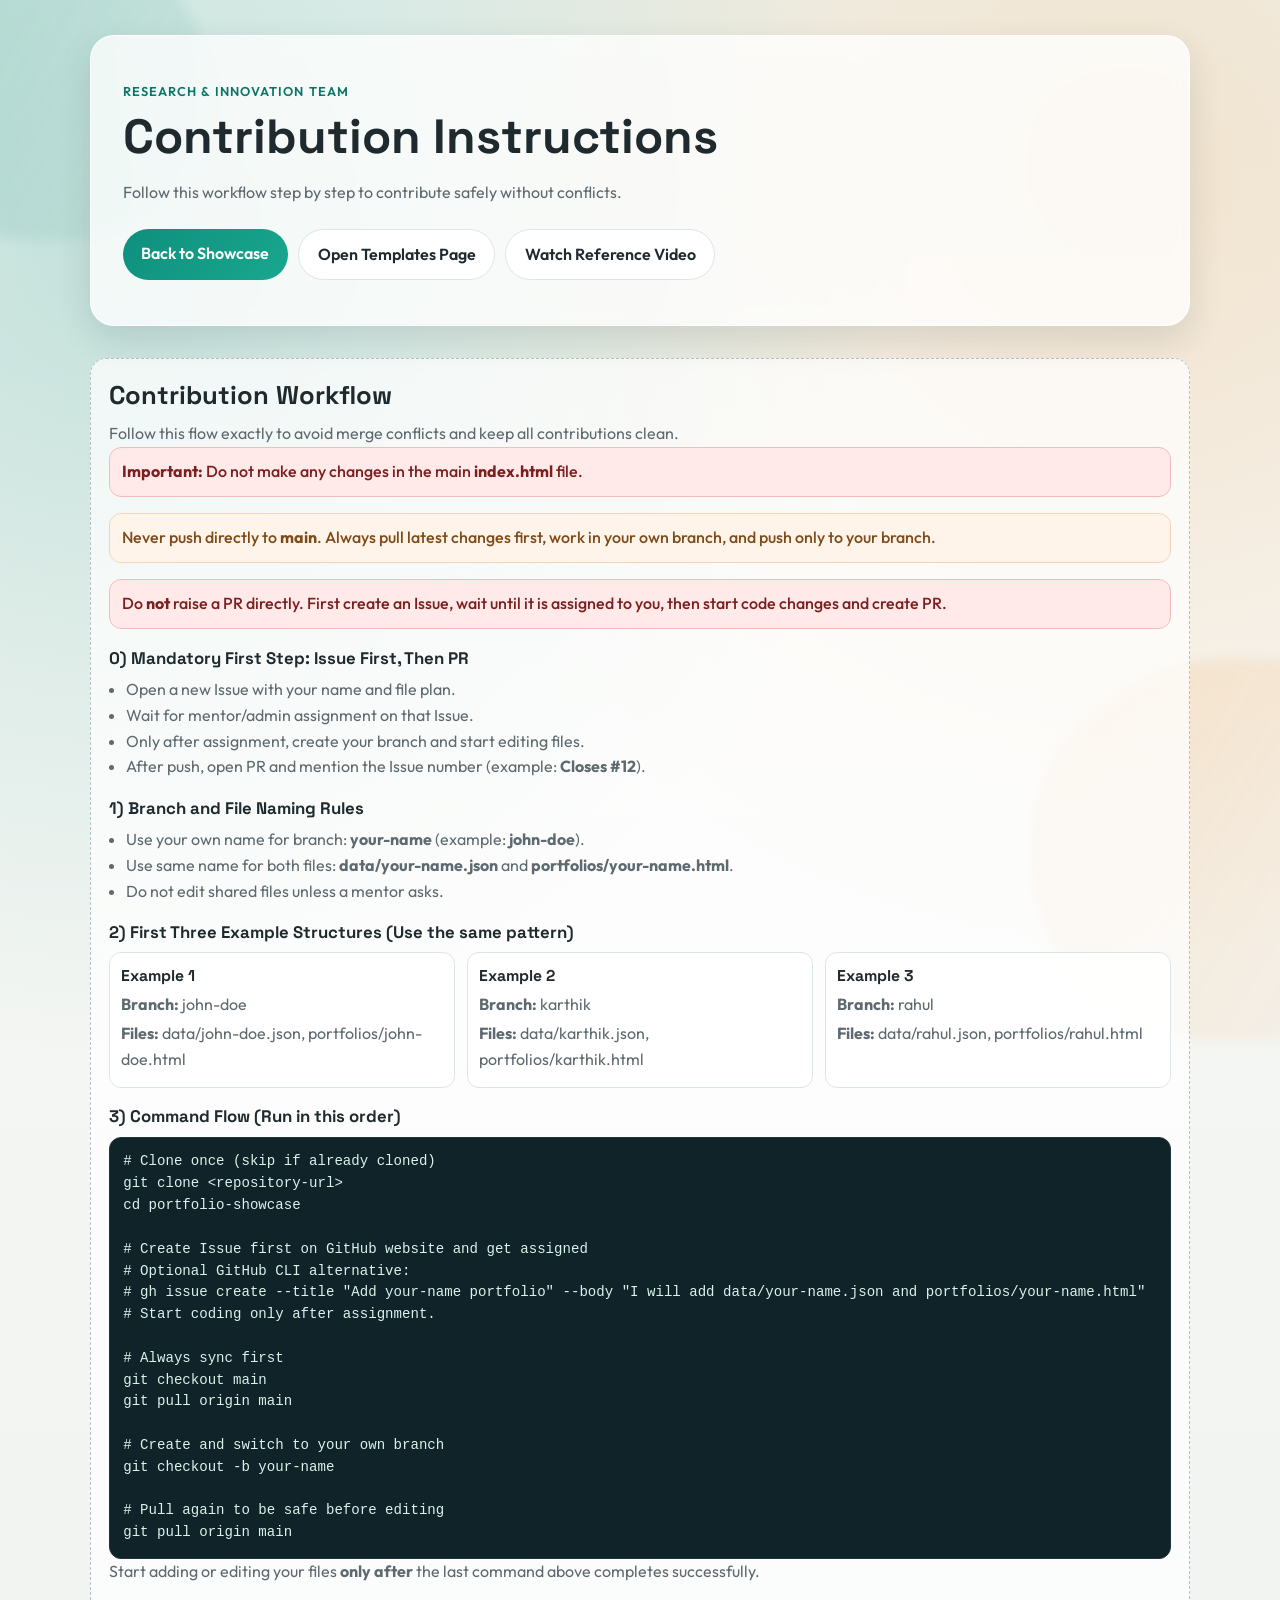
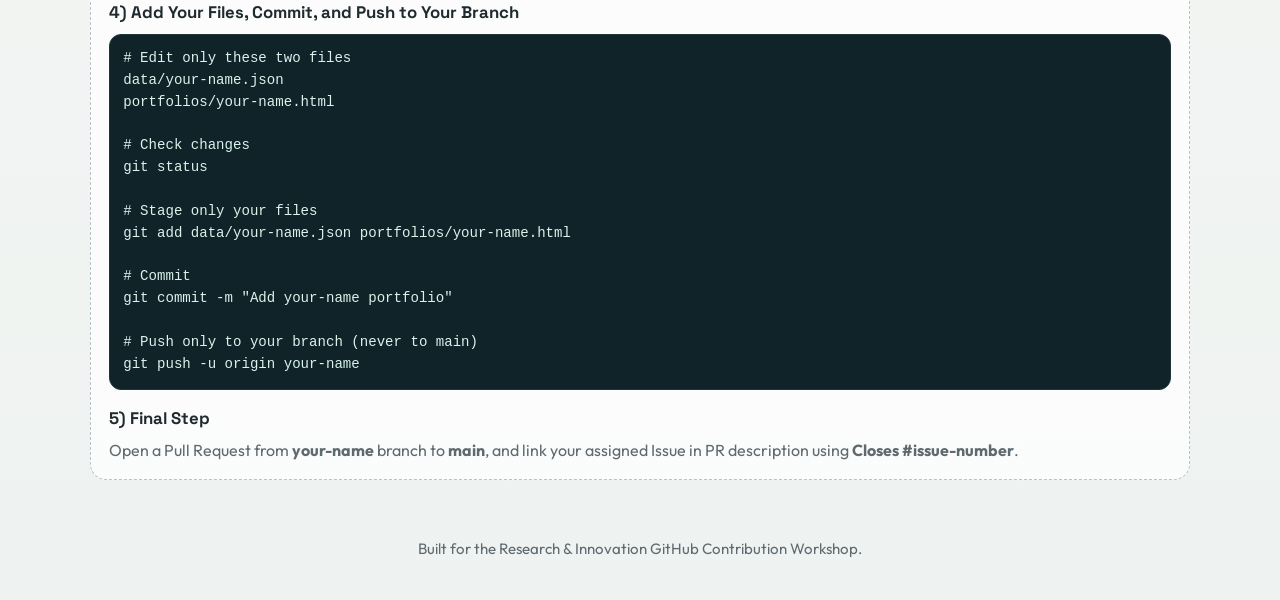
==== instructions.html @ 0b5743a0 "added templates page" ====
<!DOCTYPE html>
<html lang="en">
<head>
  <meta charset="UTF-8" />
  <meta name="viewport" content="width=device-width, initial-scale=1.0" />
  <title>Contribution Instructions | Portfolio Showcase</title>
  <meta
    name="description"
    content="Step-by-step contribution instructions for the Research and Innovation portfolio showcase repository."
  />
  <link rel="preconnect" href="https://fonts.googleapis.com" />
  <link rel="preconnect" href="https://fonts.gstatic.com" crossorigin />
  <link
    href="https://fonts.googleapis.com/css2?family=Outfit:wght@300;400;500;600;700&family=Space+Grotesk:wght@500;600;700&display=swap"
    rel="stylesheet"
  />
  <link rel="stylesheet" href="style.css" />
</head>
<body>
  <div class="bg-orb orb-one" aria-hidden="true"></div>
  <div class="bg-orb orb-two" aria-hidden="true"></div>

  <header class="hero">
    <p class="hero-kicker">Research & Innovation Team</p>
    <h1>Contribution Instructions</h1>
    <p class="hero-text">
      Follow this workflow step by step to contribute safely without conflicts.
    </p>
    <div class="hero-actions">
      <a class="hero-cta" href="index.html">Back to Showcase</a>
      <a class="hero-cta hero-cta-secondary" href="templates.html">Open Templates Page</a>
      <a class="hero-cta hero-cta-secondary" href="https://www.youtube.com/watch?v=v2X51AVgl3o" target="_blank" rel="noopener">
        Watch Reference Video
      </a>
    </div>
  </header>

  <main>
    <section class="workflow" aria-labelledby="workflow-title">
      <h2 id="workflow-title">Contribution Workflow</h2>
      <p class="workflow-lead">
        Follow this flow exactly to avoid merge conflicts and keep all contributions clean.
      </p>

      <div class="workflow-alert workflow-alert-strong">
        <strong>Important:</strong> Do not make any changes in the main <strong>index.html</strong> file.
      </div>

      <div class="workflow-alert">
        Never push directly to <strong>main</strong>. Always pull latest changes first, work in your
        own branch, and push only to your branch.
      </div>

      <div class="workflow-alert workflow-alert-strong">
        Do <strong>not</strong> raise a PR directly. First create an Issue, wait until it is
        assigned to you, then start code changes and create PR.
      </div>

      <h3>0) Mandatory First Step: Issue First, Then PR</h3>
      <ul class="workflow-list">
        <li>Open a new Issue with your name and file plan.</li>
        <li>Wait for mentor/admin assignment on that Issue.</li>
        <li>Only after assignment, create your branch and start editing files.</li>
        <li>After push, open PR and mention the Issue number (example: <strong>Closes #12</strong>).</li>
      </ul>

      <h3>1) Branch and File Naming Rules</h3>
      <ul class="workflow-list">
        <li>Use your own name for branch: <strong>your-name</strong> (example: <strong>john-doe</strong>).</li>
        <li>Use same name for both files: <strong>data/your-name.json</strong> and <strong>portfolios/your-name.html</strong>.</li>
        <li>Do not edit shared files unless a mentor asks.</li>
      </ul>

      <h3>2) First Three Example Structures (Use the same pattern)</h3>
      <div class="workflow-grid">
        <div class="workflow-card">
          <h4>Example 1</h4>
          <p><strong>Branch:</strong> john-doe</p>
          <p><strong>Files:</strong> data/john-doe.json, portfolios/john-doe.html</p>
        </div>
        <div class="workflow-card">
          <h4>Example 2</h4>
          <p><strong>Branch:</strong> karthik</p>
          <p><strong>Files:</strong> data/karthik.json, portfolios/karthik.html</p>
        </div>
        <div class="workflow-card">
          <h4>Example 3</h4>
          <p><strong>Branch:</strong> rahul</p>
          <p><strong>Files:</strong> data/rahul.json, portfolios/rahul.html</p>
        </div>
      </div>

      <h3>3) Command Flow (Run in this order)</h3>
      <pre class="workflow-code"><code># Clone once (skip if already cloned)
git clone &lt;repository-url&gt;
cd portfolio-showcase

# Create Issue first on GitHub website and get assigned
# Optional GitHub CLI alternative:
# gh issue create --title "Add your-name portfolio" --body "I will add data/your-name.json and portfolios/your-name.html"
# Start coding only after assignment.

# Always sync first
git checkout main
git pull origin main

# Create and switch to your own branch
git checkout -b your-name

# Pull again to be safe before editing
git pull origin main
</code></pre>

      <p class="workflow-note">
        Start adding or editing your files <strong>only after</strong> the last command above completes
        successfully.
      </p>

      <h3>4) Add Your Files, Commit, and Push to Your Branch</h3>
      <pre class="workflow-code"><code># Edit only these two files
data/your-name.json
portfolios/your-name.html

# Check changes
git status

# Stage only your files
git add data/your-name.json portfolios/your-name.html

# Commit
git commit -m "Add your-name portfolio"

# Push only to your branch (never to main)
git push -u origin your-name
</code></pre>

      <h3>5) Final Step</h3>
      <p class="workflow-note">
        Open a Pull Request from <strong>your-name</strong> branch to <strong>main</strong>, and
        link your assigned Issue in PR description using <strong>Closes #issue-number</strong>.
      </p>
    </section>
  </main>

  <footer class="site-footer">
    <p>Built for the Research & Innovation GitHub Contribution Workshop.</p>
  </footer>
</body>
</html>
---- style.css ----
:root {
  --bg: #f6f7f4;
  --surface: #ffffff;
  --text: #1f2a2e;
  --muted: #5e6a6f;
  --accent: #0e8f7d;
  --accent-strong: #0c7567;
  --border: #dde4e7;
  --shadow: 0 14px 34px rgba(20, 44, 52, 0.12);
}

* {
  box-sizing: border-box;
}

html,
body {
  margin: 0;
  padding: 0;
}

body {
  font-family: "Outfit", "Segoe UI", sans-serif;
  color: var(--text);
  min-height: 100vh;
  background:
    radial-gradient(circle at 8% 12%, rgba(14, 143, 125, 0.2) 0, transparent 35%),
    radial-gradient(circle at 88% 8%, rgba(242, 162, 77, 0.22) 0, transparent 34%),
    linear-gradient(180deg, #f0f5f2 0%, var(--bg) 30%, #eef2f0 100%);
  padding: 2.2rem 1rem 1rem;
  line-height: 1.6;
  position: relative;
  overflow-x: hidden;
}

.bg-orb {
  position: fixed;
  z-index: -1;
  filter: blur(6px);
  opacity: 0.6;
}

.orb-one {
  width: 300px;
  height: 300px;
  border-radius: 45% 55% 55% 45%;
  background: linear-gradient(120deg, rgba(14, 143, 125, 0.3), rgba(14, 143, 125, 0.05));
  top: -60px;
  left: -90px;
  animation: float 10s ease-in-out infinite;
}

.orb-two {
  width: 380px;
  height: 380px;
  border-radius: 60% 40% 45% 55%;
  background: linear-gradient(120deg, rgba(242, 162, 77, 0.32), rgba(242, 162, 77, 0.08));
  bottom: -140px;
  right: -130px;
  animation: float 12s ease-in-out infinite reverse;
}

.floating-help-link {
  position: fixed;
  top: 0.9rem;
  right: 0.9rem;
  z-index: 20;
  text-decoration: none;
  color: #ffffff;
  background: linear-gradient(135deg, #17323a, #0e8f7d);
  border: 1px solid rgba(255, 255, 255, 0.5);
  border-radius: 999px;
  padding: 0.62rem 1rem;
  font-weight: 600;
  font-size: 0.92rem;
  white-space: nowrap;
  box-shadow: 0 10px 22px rgba(14, 47, 56, 0.28);
  transition: transform 0.2s ease, box-shadow 0.2s ease, filter 0.2s ease;
}

.floating-help-link:hover,
.floating-help-link:focus-visible {
  transform: translateY(-2px);
  filter: brightness(1.04);
  box-shadow: 0 13px 24px rgba(14, 47, 56, 0.34);
}

.hero,
.showcase,
.site-footer {
  width: min(1100px, 100%);
  margin: 0 auto;
}

.hero {
  background: rgba(255, 255, 255, 0.78);
  backdrop-filter: blur(8px);
  border: 1px solid rgba(255, 255, 255, 0.9);
  border-radius: 24px;
  box-shadow: var(--shadow);
  padding: 2.8rem 2rem;
  margin-bottom: 2rem;
}

.hero-kicker {
  margin: 0;
  color: var(--accent-strong);
  font-weight: 600;
  letter-spacing: 0.08em;
  text-transform: uppercase;
  font-size: 0.8rem;
}

.hero h1 {
  margin: 0.5rem 0 0;
  font-family: "Space Grotesk", "Segoe UI", sans-serif;
  font-size: clamp(2rem, 4vw, 3rem);
  line-height: 1.15;
}

.hero-text {
  margin: 0.95rem 0 1.5rem;
  max-width: 65ch;
  color: var(--muted);
}

.hero-cta {
  display: inline-block;
  text-decoration: none;
  color: #ffffff;
  background: linear-gradient(135deg, var(--accent), #19a78f);
  font-weight: 600;
  padding: 0.72rem 1.15rem;
  border-radius: 999px;
  transition: transform 0.2s ease, box-shadow 0.25s ease, filter 0.2s ease;
}

.hero-cta:hover,
.hero-cta:focus-visible {
  transform: translateY(-2px);
  box-shadow: 0 10px 18px rgba(14, 143, 125, 0.3);
  filter: brightness(1.04);
}

.hero-actions {
  display: flex;
  flex-wrap: wrap;
  gap: 0.65rem;
}

.hero-cta-secondary {
  background: #ffffff;
  color: var(--text);
  border: 1px solid var(--border);
}

.hero-cta-secondary:hover,
.hero-cta-secondary:focus-visible {
  box-shadow: 0 10px 18px rgba(20, 44, 52, 0.16);
  filter: none;
}

.showcase {
  margin-bottom: 1.8rem;
}

.workflow {
  width: min(1100px, 100%);
  margin: 0 auto 1.8rem;
  padding: 1rem 1.1rem;
  border-radius: 16px;
  border: 1px dashed #b4c3c9;
  background: rgba(255, 255, 255, 0.72);
}

.workflow-preview {
  width: min(1100px, 100%);
  margin: 0 auto 1.8rem;
  padding: 1.2rem;
  border-radius: 16px;
  border: 1px solid var(--border);
  background: rgba(255, 255, 255, 0.72);
}

.workflow-preview h2 {
  margin: 0 0 0.35rem;
  font-family: "Space Grotesk", "Segoe UI", sans-serif;
  font-size: clamp(1.25rem, 2.2vw, 1.6rem);
}

.workflow-preview p {
  margin: 0 0 0.85rem;
  color: var(--muted);
}

.workflow h2 {
  margin: 0 0 0.35rem;
  font-family: "Space Grotesk", "Segoe UI", sans-serif;
  font-size: clamp(1.25rem, 2.2vw, 1.6rem);
}

.workflow p {
  margin: 0;
  color: var(--muted);
}

.workflow-lead {
  margin: 0 0 0.7rem;
  color: var(--muted);
}

.workflow-video {
  margin: 0 0 0.7rem;
  color: var(--muted);
}

.workflow-video a {
  color: var(--accent-strong);
  font-weight: 600;
}

.workflow-video a:hover,
.workflow-video a:focus-visible {
  color: var(--accent);
}

.workflow-alert {
  margin: 0 0 1rem;
  padding: 0.7rem 0.8rem;
  border-radius: 12px;
  background: #fff4e9;
  border: 1px solid #f4d5b6;
  color: #7e4b1b;
  font-weight: 500;
}

.workflow-alert-strong {
  background: #ffe9e9;
  border-color: #f2bcbc;
  color: #7d1f1f;
}

.workflow h3 {
  margin: 0.95rem 0 0.35rem;
  font-family: "Space Grotesk", "Segoe UI", sans-serif;
  font-size: 1.05rem;
}

.workflow h4 {
  margin: 0 0 0.2rem;
  font-family: "Space Grotesk", "Segoe UI", sans-serif;
  font-size: 0.98rem;
}

.workflow-list {
  margin: 0;
  padding-left: 1.1rem;
  color: var(--muted);
}

.workflow-grid {
  display: grid;
  grid-template-columns: repeat(3, minmax(0, 1fr));
  gap: 0.7rem;
}

.workflow-card {
  border: 1px solid var(--border);
  border-radius: 12px;
  background: rgba(255, 255, 255, 0.86);
  padding: 0.7rem;
}

.workflow-card p {
  margin: 0.2rem 0;
  color: var(--muted);
  word-break: break-word;
}

.workflow-code {
  margin: 0.45rem 0 0;
  border-radius: 12px;
  border: 1px solid #20353a;
  background: #102329;
  color: #d8f3ea;
  overflow-x: auto;
}

.workflow-code code {
  display: block;
  font-family: "Consolas", "Courier New", monospace;
  font-size: 0.88rem;
  line-height: 1.55;
  padding: 0.85rem;
}

.workflow-note {
  margin: 0.55rem 0 0;
  color: #3f4c50;
}

.section-head {
  margin-bottom: 0.8rem;
}

.section-head h2 {
  margin: 0;
  font-family: "Space Grotesk", "Segoe UI", sans-serif;
  font-size: clamp(1.5rem, 2.5vw, 2rem);
}

.section-head p {
  margin: 0.35rem 0 0;
  color: var(--muted);
}

.status {
  margin: 0.2rem 0 1rem;
  color: var(--muted);
  min-height: 1.5rem;
}

.contributors-grid {
  display: grid;
  gap: 1rem;
  grid-template-columns: repeat(auto-fit, minmax(240px, 1fr));
  align-items: stretch;
}

.card {
  background: var(--surface);
  border: 1px solid var(--border);
  border-radius: 18px;
  padding: 1.1rem;
  box-shadow: 0 8px 20px rgba(13, 23, 35, 0.07);
  display: flex;
  flex-direction: column;
  gap: 0.6rem;
  height: 100%;
  transition: transform 0.2s ease, box-shadow 0.25s ease;
}

.card:hover {
  transform: translateY(-6px) scale(1.01);
  box-shadow: 0 18px 30px rgba(13, 23, 35, 0.14);
}

.card h3 {
  margin: 0;
  font-size: 1.18rem;
  font-family: "Space Grotesk", "Segoe UI", sans-serif;
}

.card .year {
  margin: 0;
  color: var(--accent-strong);
  font-weight: 600;
}

.card .intro {
  margin: 0;
  color: var(--muted);
  display: -webkit-box;
  line-clamp: 5;
  -webkit-line-clamp: 5;
  -webkit-box-orient: vertical;
  overflow: hidden;
  min-height: calc(1.6em * 3);
}

.card a {
  margin-top: auto;
  align-self: flex-start;
  text-decoration: none;
  border-radius: 12px;
  color: #ffffff;
  background: var(--text);
  font-weight: 600;
  padding: 0.56rem 0.95rem;
  transition: transform 0.18s ease, background-color 0.2s ease;
}

.card a:hover,
.card a:focus-visible {
  background: #121a1d;
  transform: translateY(-2px);
}

.site-footer {
  text-align: center;
  color: var(--muted);
  padding: 0.8rem 0 0.5rem;
  font-size: 0.94rem;
}

.reveal {
  opacity: 0;
  transform: translateY(18px);
  transition: opacity 0.6s ease, transform 0.6s ease;
}

.reveal.visible {
  opacity: 1;
  transform: translateY(0);
}

@keyframes float {
  0%,
  100% {
    transform: translateY(0) rotate(0deg);
  }

  50% {
    transform: translateY(-12px) rotate(3deg);
  }
}

@media (max-width: 950px) {
  .workflow-grid {
    grid-template-columns: 1fr;
  }
}

@media (max-width: 640px) {
  body {
    padding-top: 4.8rem;
  }

  .floating-help-link {
    top: 0.7rem;
    left: 0.7rem;
    right: 0.7rem;
    white-space: normal;
    text-align: center;
    padding: 0.66rem 0.8rem;
  }

  .hero {
    border-radius: 20px;
    padding: 2rem 1.2rem;
  }
}
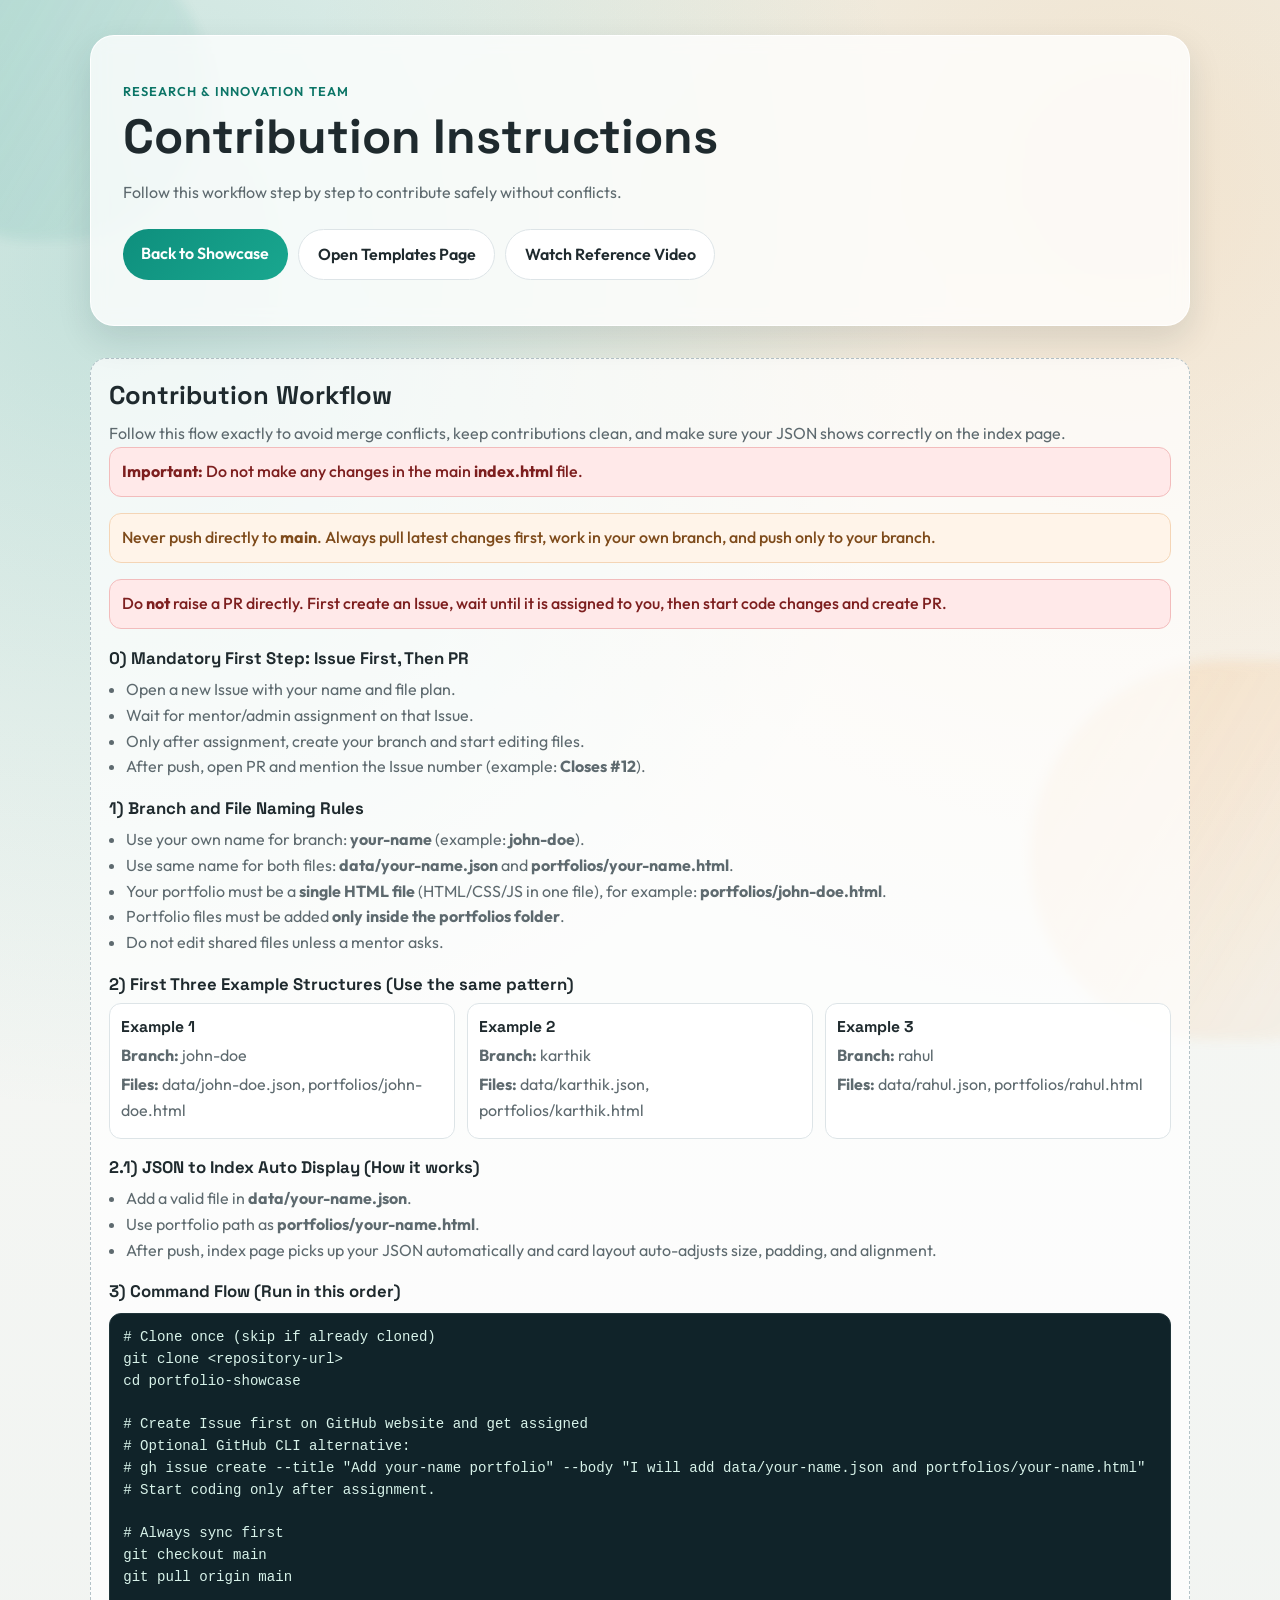
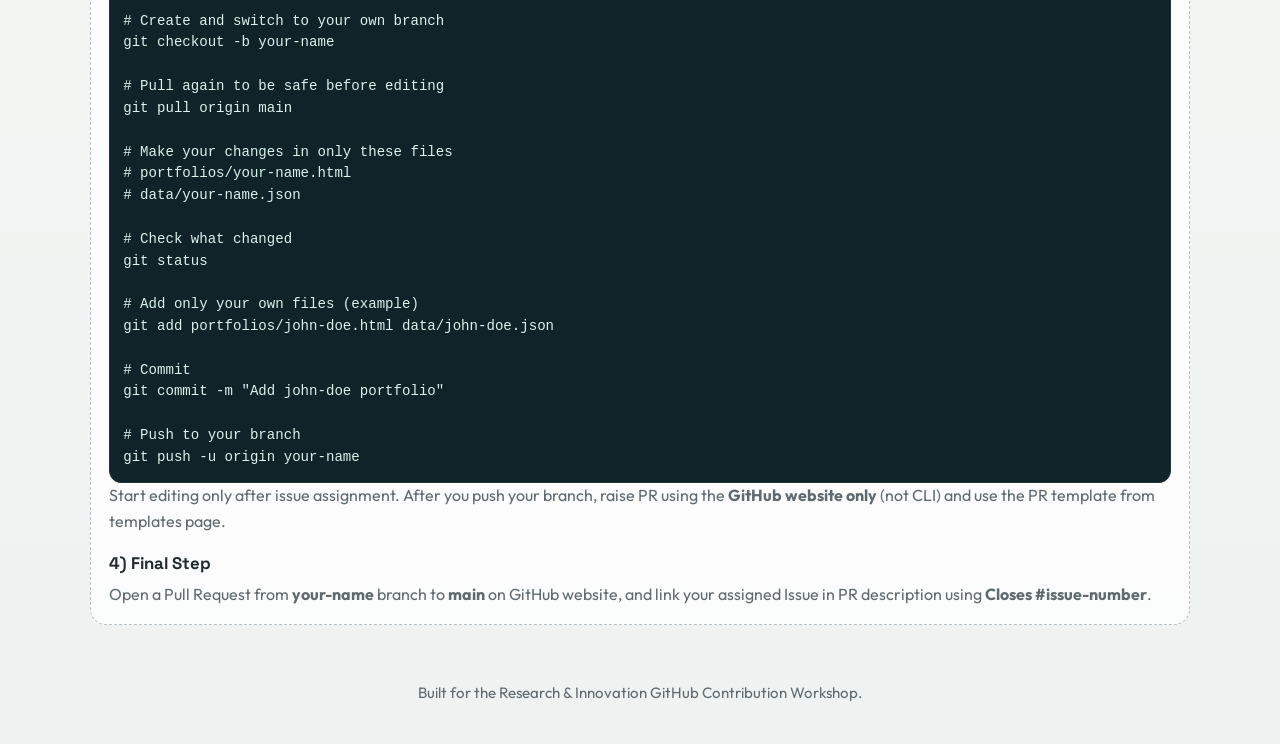
==== commit 24f68eef: "final changes" ====
--- a/instructions.html
+++ b/instructions.html
@@ -39,7 +39,7 @@
     <section class="workflow" aria-labelledby="workflow-title">
       <h2 id="workflow-title">Contribution Workflow</h2>
       <p class="workflow-lead">
-        Follow this flow exactly to avoid merge conflicts and keep all contributions clean.
+        Follow this flow exactly to avoid merge conflicts, keep contributions clean, and make sure your JSON shows correctly on the index page.
       </p>
 
       <div class="workflow-alert workflow-alert-strong">
@@ -68,6 +68,8 @@
       <ul class="workflow-list">
         <li>Use your own name for branch: <strong>your-name</strong> (example: <strong>john-doe</strong>).</li>
         <li>Use same name for both files: <strong>data/your-name.json</strong> and <strong>portfolios/your-name.html</strong>.</li>
+        <li>Your portfolio must be a <strong>single HTML file</strong> (HTML/CSS/JS in one file), for example: <strong>portfolios/john-doe.html</strong>.</li>
+        <li>Portfolio files must be added <strong>only inside the portfolios folder</strong>.</li>
         <li>Do not edit shared files unless a mentor asks.</li>
       </ul>
 
@@ -90,6 +92,13 @@
         </div>
       </div>
 
+      <h3>2.1) JSON to Index Auto Display (How it works)</h3>
+      <ul class="workflow-list">
+        <li>Add a valid file in <strong>data/your-name.json</strong>.</li>
+        <li>Use portfolio path as <strong>portfolios/your-name.html</strong>.</li>
+        <li>After push, index page picks up your JSON automatically and card layout auto-adjusts size, padding, and alignment.</li>
+      </ul>
+
       <h3>3) Command Flow (Run in this order)</h3>
       <pre class="workflow-code"><code># Clone once (skip if already cloned)
 git clone &lt;repository-url&gt;
@@ -109,35 +118,33 @@
 
 # Pull again to be safe before editing
 git pull origin main
+
+# Make your changes in only these files
+# portfolios/your-name.html
+# data/your-name.json
+
+# Check what changed
+git status
+
+# Add only your own files (example)
+git add portfolios/john-doe.html data/john-doe.json
+
+# Commit
+git commit -m "Add john-doe portfolio"
+
+# Push to your branch
+git push -u origin your-name
 </code></pre>
 
       <p class="workflow-note">
-        Start adding or editing your files <strong>only after</strong> the last command above completes
-        successfully.
+        Start editing only after issue assignment. After you push your branch, raise PR using the
+        <strong>GitHub website only</strong> (not CLI) and use the PR template from templates page.
       </p>
 
-      <h3>4) Add Your Files, Commit, and Push to Your Branch</h3>
-      <pre class="workflow-code"><code># Edit only these two files
-data/your-name.json
-portfolios/your-name.html
-
-# Check changes
-git status
-
-# Stage only your files
-git add data/your-name.json portfolios/your-name.html
-
-# Commit
-git commit -m "Add your-name portfolio"
-
-# Push only to your branch (never to main)
-git push -u origin your-name
-</code></pre>
-
-      <h3>5) Final Step</h3>
+      <h3>4) Final Step</h3>
       <p class="workflow-note">
-        Open a Pull Request from <strong>your-name</strong> branch to <strong>main</strong>, and
-        link your assigned Issue in PR description using <strong>Closes #issue-number</strong>.
+        Open a Pull Request from <strong>your-name</strong> branch to <strong>main</strong> on GitHub website,
+        and link your assigned Issue in PR description using <strong>Closes #issue-number</strong>.
       </p>
     </section>
   </main>
--- a/style.css
+++ b/style.css
@@ -1,6 +1,7 @@
 :root {
   --bg: #f6f7f4;
   --surface: #ffffff;
+  --surface-soft: #f9fcfb;
   --text: #1f2a2e;
   --muted: #5e6a6f;
   --accent: #0e8f7d;
@@ -164,6 +165,50 @@
   margin-bottom: 1.8rem;
 }
 
+.json-process {
+  width: min(1100px, 100%);
+  margin: 0 auto 1.8rem;
+  padding: 1.2rem;
+  border-radius: 16px;
+  border: 1px solid var(--border);
+  background: rgba(255, 255, 255, 0.8);
+}
+
+.json-process h2 {
+  margin: 0 0 0.35rem;
+  font-family: "Space Grotesk", "Segoe UI", sans-serif;
+  font-size: clamp(1.25rem, 2.2vw, 1.6rem);
+}
+
+.json-process p {
+  margin: 0 0 0.85rem;
+  color: var(--muted);
+}
+
+.json-process-grid {
+  display: grid;
+  gap: 0.75rem;
+  grid-template-columns: repeat(auto-fit, minmax(220px, 1fr));
+  margin-bottom: 0.75rem;
+}
+
+.json-step-card {
+  border: 1px solid var(--border);
+  border-radius: 12px;
+  padding: 0.8rem;
+  background: var(--surface-soft);
+}
+
+.json-step-card h3 {
+  margin: 0 0 0.2rem;
+  font-family: "Space Grotesk", "Segoe UI", sans-serif;
+  font-size: 1rem;
+}
+
+.json-step-card p {
+  margin: 0;
+}
+
 .workflow {
   width: min(1100px, 100%);
   margin: 0 auto 1.8rem;
@@ -300,7 +345,30 @@
 }
 
 .section-head {
+  display: flex;
+  align-items: flex-start;
+  justify-content: space-between;
+  gap: 0.8rem;
   margin-bottom: 0.8rem;
+}
+
+.showcase-meta {
+  display: flex;
+  gap: 0.45rem;
+  flex-wrap: wrap;
+  justify-content: flex-end;
+}
+
+.meta-pill {
+  display: inline-flex;
+  align-items: center;
+  padding: 0.38rem 0.62rem;
+  border-radius: 999px;
+  background: #edf7f5;
+  color: #0f6054;
+  border: 1px solid #c8e6df;
+  font-size: 0.82rem;
+  font-weight: 600;
 }
 
 .section-head h2 {
@@ -416,6 +484,14 @@
 }
 
 @media (max-width: 950px) {
+  .section-head {
+    flex-direction: column;
+  }
+
+  .showcase-meta {
+    justify-content: flex-start;
+  }
+
   .workflow-grid {
     grid-template-columns: 1fr;
   }
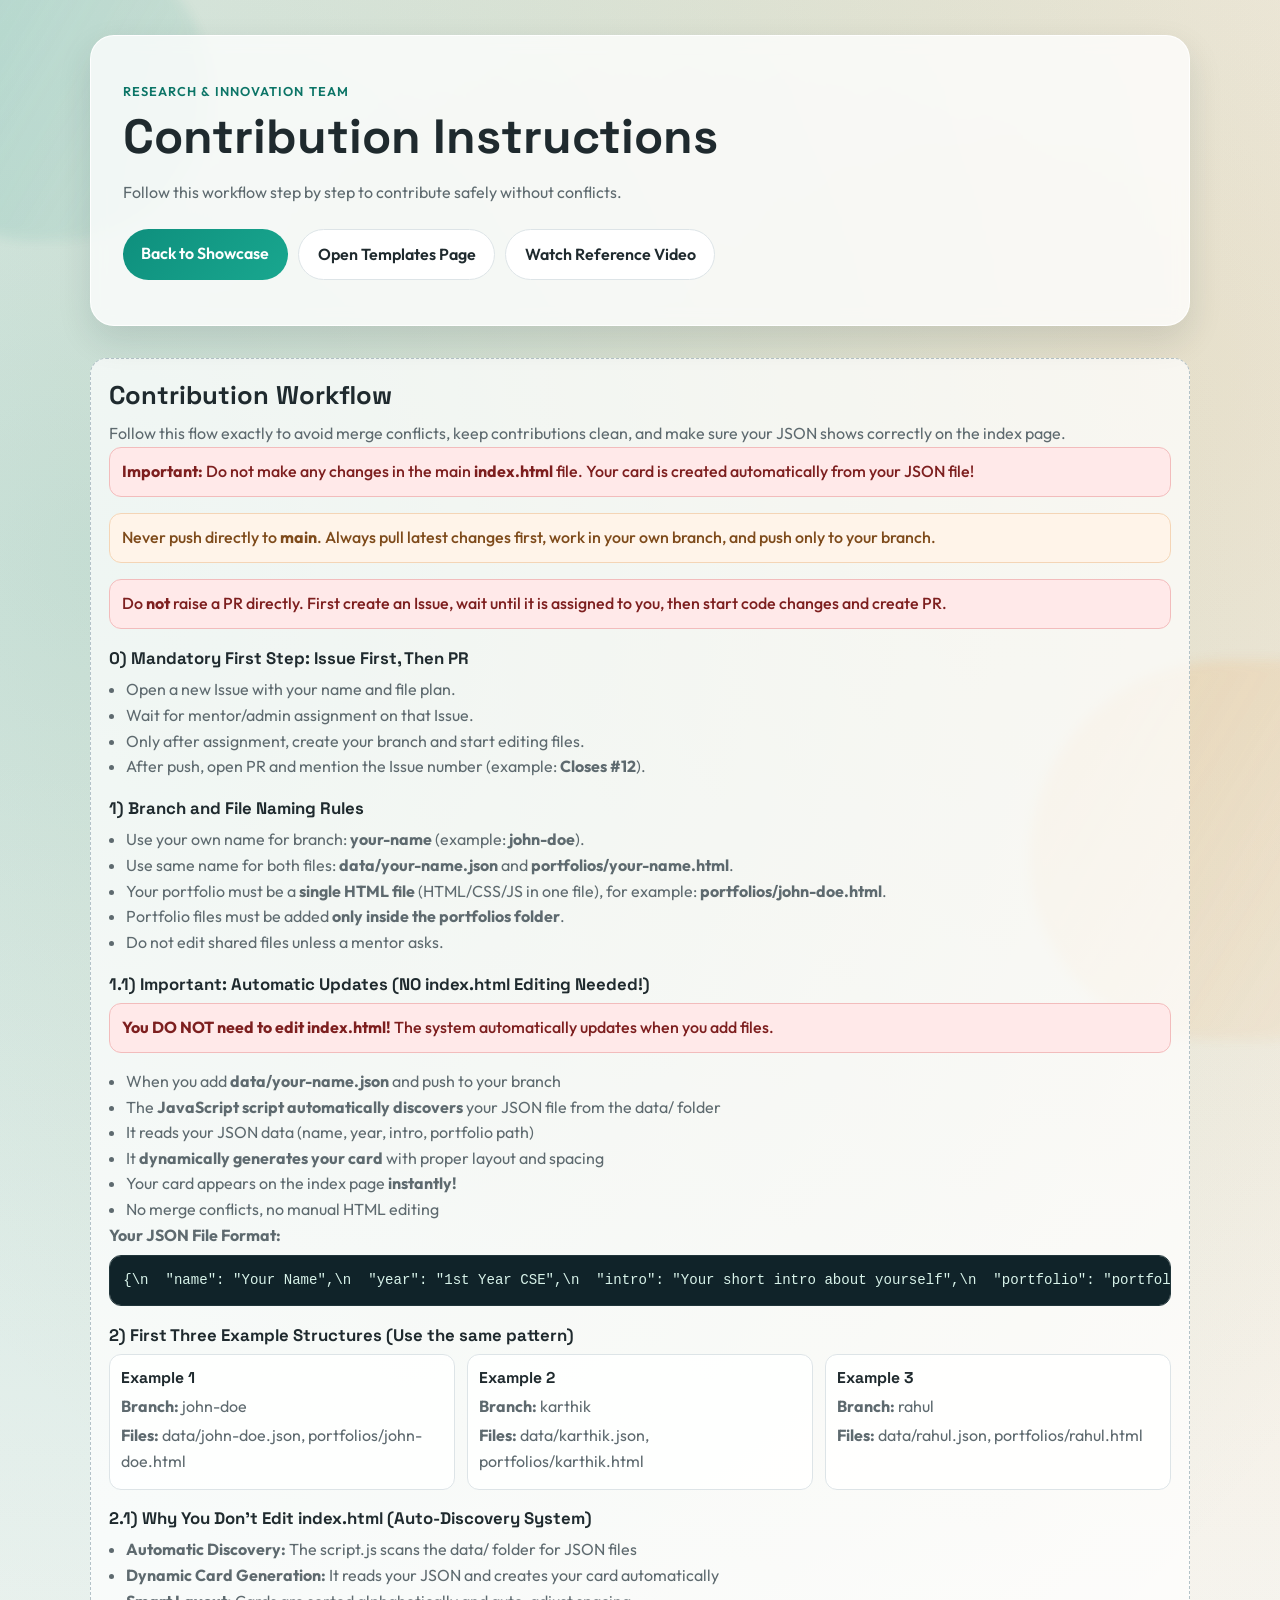
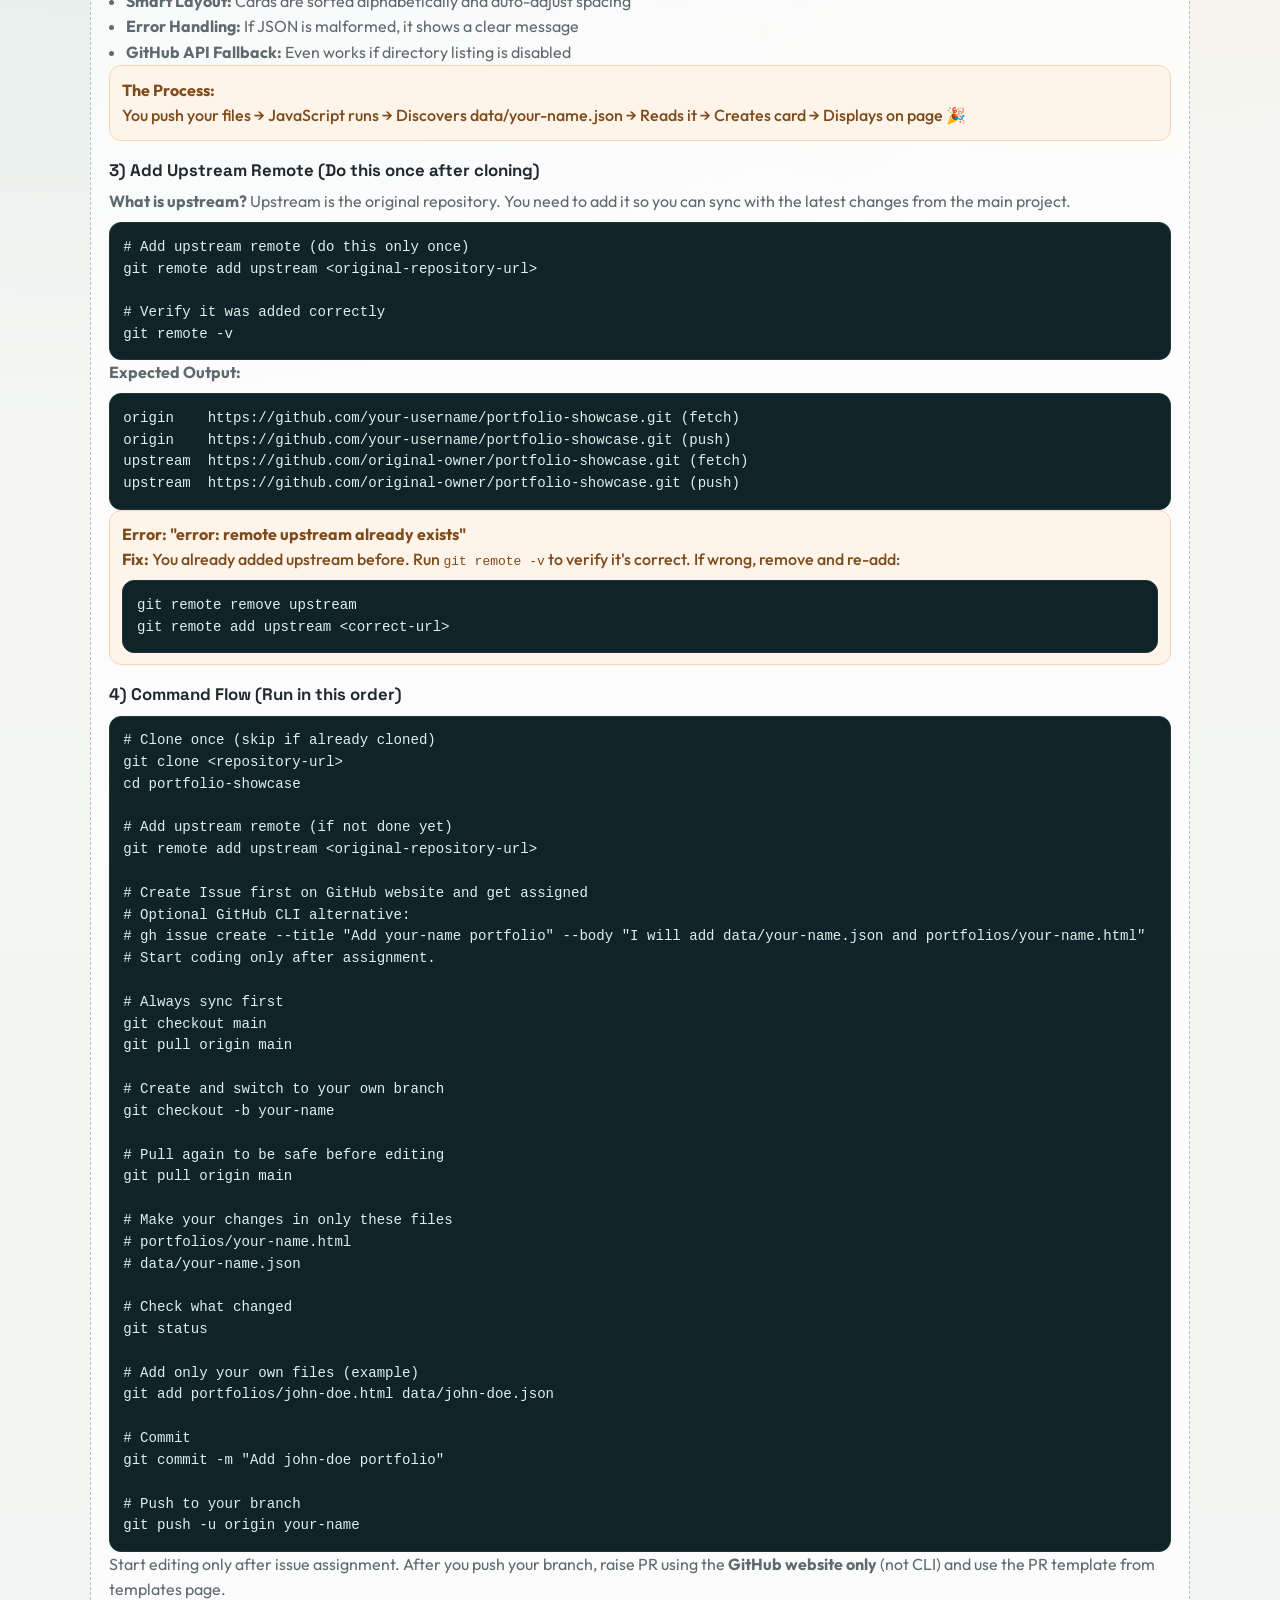
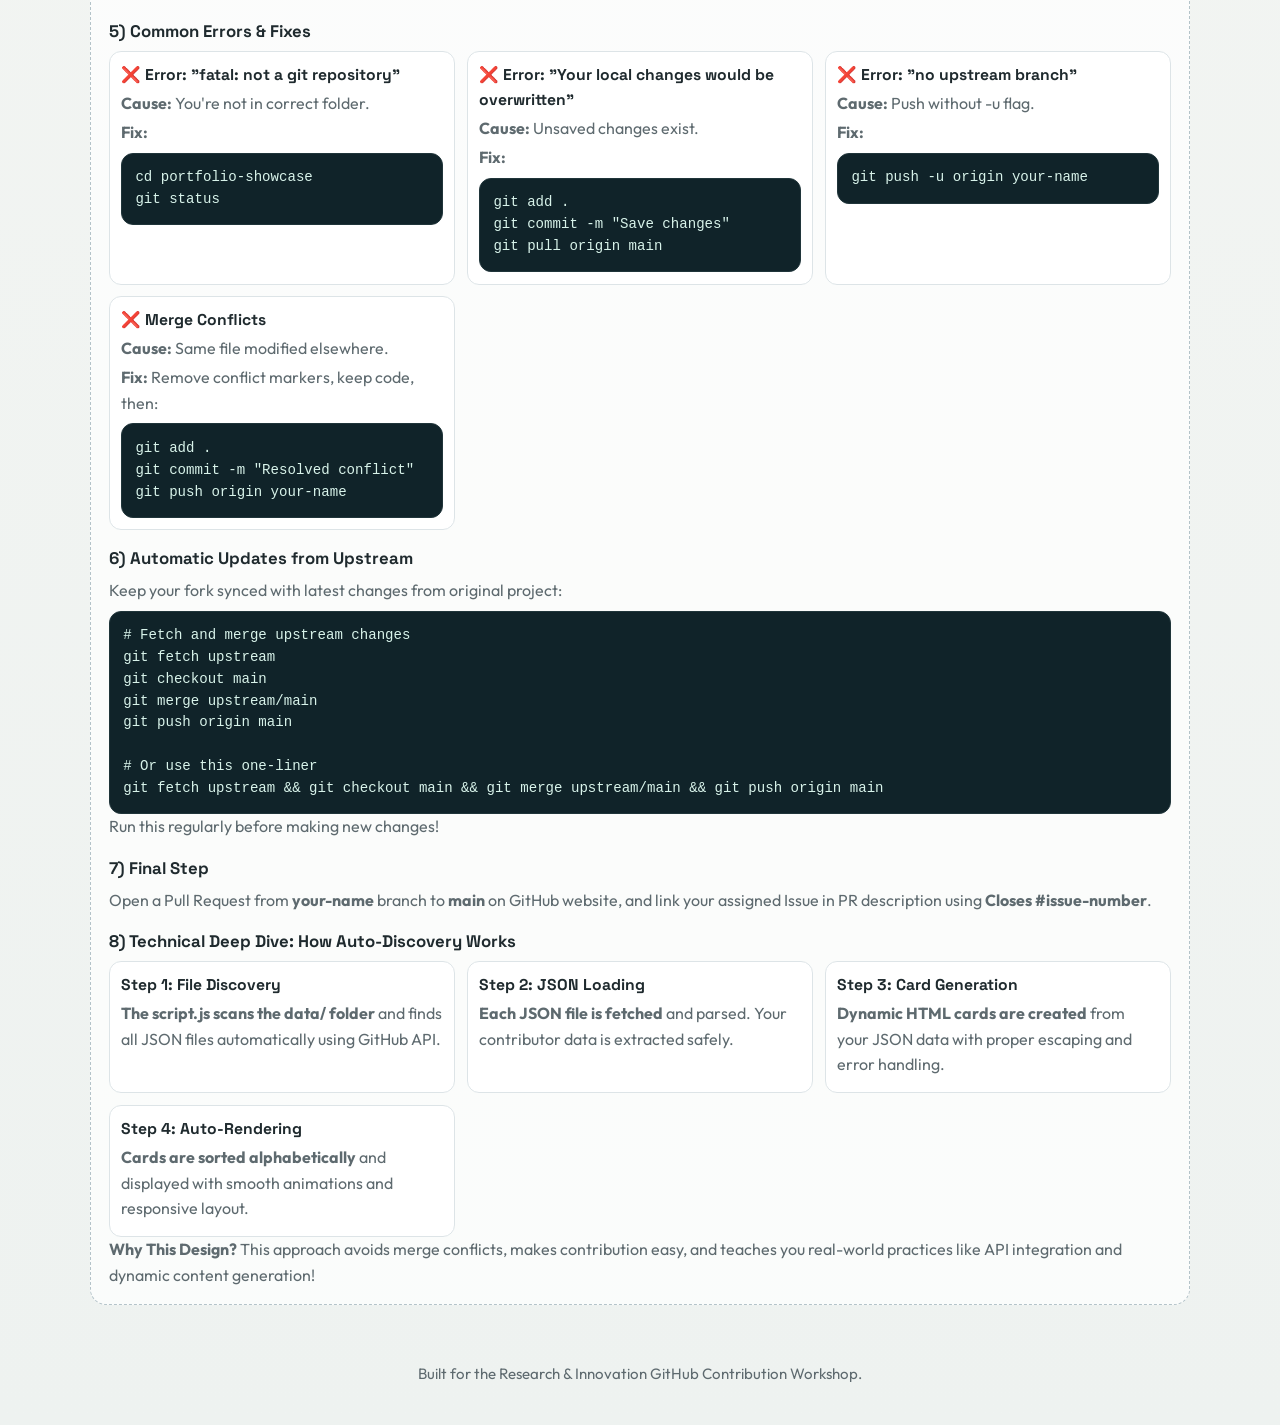
==== commit 3fa98948: "Merge branch 'pavanakarthik12:main' into main" ====
--- a/instructions.html
+++ b/instructions.html
@@ -43,7 +43,7 @@
       </p>
 
       <div class="workflow-alert workflow-alert-strong">
-        <strong>Important:</strong> Do not make any changes in the main <strong>index.html</strong> file.
+        <strong>Important:</strong> Do not make any changes in the main <strong>index.html</strong> file. Your card is created automatically from your JSON file!
       </div>
 
       <div class="workflow-alert">
@@ -73,6 +73,21 @@
         <li>Do not edit shared files unless a mentor asks.</li>
       </ul>
 
+      <h3>1.1) Important: Automatic Updates (NO index.html Editing Needed!)</h3>
+      <div class="workflow-alert workflow-alert-strong">
+        <strong>You DO NOT need to edit index.html!</strong> The system automatically updates when you add files.
+      </div>
+      <ul class="workflow-list">
+        <li>When you add <strong>data/your-name.json</strong> and push to your branch</li>
+        <li>The <strong>JavaScript script automatically discovers</strong> your JSON file from the data/ folder</li>
+        <li>It reads your JSON data (name, year, intro, portfolio path)</li>
+        <li>It <strong>dynamically generates your card</strong> with proper layout and spacing</li>
+        <li>Your card appears on the index page <strong>instantly!</strong></li>
+        <li>No merge conflicts, no manual HTML editing</li>
+      </ul>
+      <p class="workflow-note"><strong>Your JSON File Format:</strong></p>
+      <pre class="workflow-code"><code>{\n  "name": "Your Name",\n  "year": "1st Year CSE",\n  "intro": "Your short intro about yourself",\n  "portfolio": "portfolios/your-name.html"\n}\n</code></pre>
+
       <h3>2) First Three Example Structures (Use the same pattern)</h3>
       <div class="workflow-grid">
         <div class="workflow-card">
@@ -92,17 +107,48 @@
         </div>
       </div>
 
-      <h3>2.1) JSON to Index Auto Display (How it works)</h3>
-      <ul class="workflow-list">
-        <li>Add a valid file in <strong>data/your-name.json</strong>.</li>
-        <li>Use portfolio path as <strong>portfolios/your-name.html</strong>.</li>
-        <li>After push, index page picks up your JSON automatically and card layout auto-adjusts size, padding, and alignment.</li>
-      </ul>
-
-      <h3>3) Command Flow (Run in this order)</h3>
+      <h3>2.1) Why You Don't Edit index.html (Auto-Discovery System)</h3>
+      <ul class="workflow-list">
+        <li><strong>Automatic Discovery:</strong> The script.js scans the data/ folder for JSON files</li>
+        <li><strong>Dynamic Card Generation:</strong> It reads your JSON and creates your card automatically</li>
+        <li><strong>Smart Layout:</strong> Cards are sorted alphabetically and auto-adjust spacing</li>
+        <li><strong>Error Handling:</strong> If JSON is malformed, it shows a clear message</li>
+        <li><strong>GitHub API Fallback:</strong> Even works if directory listing is disabled</li>
+      </ul>
+
+      <div class="workflow-alert">
+        <strong>The Process:</strong><br>
+        You push your files → JavaScript runs → Discovers data/your-name.json → Reads it → Creates card → Displays on page 🎉
+      </div>
+
+      <h3>3) Add Upstream Remote (Do this once after cloning)</h3>
+      <p class="workflow-note"><strong>What is upstream?</strong> Upstream is the original repository. You need to add it so you can sync with the latest changes from the main project.</p>
+      <pre class="workflow-code"><code># Add upstream remote (do this only once)
+git remote add upstream &lt;original-repository-url&gt;
+
+# Verify it was added correctly
+git remote -v
+</code></pre>
+      <p class="workflow-note"><strong>Expected Output:</strong></p>
+      <pre class="workflow-code"><code>origin    https://github.com/your-username/portfolio-showcase.git (fetch)
+origin    https://github.com/your-username/portfolio-showcase.git (push)
+upstream  https://github.com/original-owner/portfolio-showcase.git (fetch)
+upstream  https://github.com/original-owner/portfolio-showcase.git (push)
+</code></pre>
+      <div class="workflow-alert">
+        <strong>Error: "error: remote upstream already exists"</strong><br>
+        <strong>Fix:</strong> You already added upstream before. Run <code>git remote -v</code> to verify it's correct. If wrong, remove and re-add:<br>
+        <pre class="workflow-code"><code>git remote remove upstream
+git remote add upstream &lt;correct-url&gt;</code></pre>
+      </div>
+
+      <h3>4) Command Flow (Run in this order)</h3>
       <pre class="workflow-code"><code># Clone once (skip if already cloned)
 git clone &lt;repository-url&gt;
 cd portfolio-showcase
+
+# Add upstream remote (if not done yet)
+git remote add upstream &lt;original-repository-url&gt;
 
 # Create Issue first on GitHub website and get assigned
 # Optional GitHub CLI alternative:
@@ -141,10 +187,80 @@
         <strong>GitHub website only</strong> (not CLI) and use the PR template from templates page.
       </p>
 
-      <h3>4) Final Step</h3>
+      <h3>5) Common Errors & Fixes</h3>
+      <div class="workflow-grid">
+        <div class="workflow-card">
+          <h4>❌ Error: "fatal: not a git repository"</h4>
+          <p><strong>Cause:</strong> You're not in correct folder.</p>
+          <p><strong>Fix:</strong></p>
+          <pre class="workflow-code"><code>cd portfolio-showcase
+git status</code></pre>
+        </div>
+        <div class="workflow-card">
+          <h4>❌ Error: "Your local changes would be overwritten"</h4>
+          <p><strong>Cause:</strong> Unsaved changes exist.</p>
+          <p><strong>Fix:</strong></p>
+          <pre class="workflow-code"><code>git add .
+git commit -m "Save changes"
+git pull origin main</code></pre>
+        </div>
+        <div class="workflow-card">
+          <h4>❌ Error: "no upstream branch"</h4>
+          <p><strong>Cause:</strong> Push without -u flag.</p>
+          <p><strong>Fix:</strong></p>
+          <pre class="workflow-code"><code>git push -u origin your-name</code></pre>
+        </div>
+        <div class="workflow-card">
+          <h4>❌ Merge Conflicts</h4>
+          <p><strong>Cause:</strong> Same file modified elsewhere.</p>
+          <p><strong>Fix:</strong> Remove conflict markers, keep code, then:</p>
+          <pre class="workflow-code"><code>git add .
+git commit -m "Resolved conflict"
+git push origin your-name</code></pre>
+        </div>
+      </div>
+
+      <h3>6) Automatic Updates from Upstream</h3>
+      <p class="workflow-note">Keep your fork synced with latest changes from original project:</p>
+      <pre class="workflow-code"><code># Fetch and merge upstream changes
+git fetch upstream
+git checkout main
+git merge upstream/main
+git push origin main
+
+# Or use this one-liner
+git fetch upstream &amp;&amp; git checkout main &amp;&amp; git merge upstream/main &amp;&amp; git push origin main
+</code></pre>
+      <p class="workflow-note">Run this regularly before making new changes!</p>
+
+      <h3>7) Final Step</h3>
       <p class="workflow-note">
         Open a Pull Request from <strong>your-name</strong> branch to <strong>main</strong> on GitHub website,
         and link your assigned Issue in PR description using <strong>Closes #issue-number</strong>.
+      </p>
+
+      <h3>8) Technical Deep Dive: How Auto-Discovery Works</h3>
+      <div class="workflow-grid">
+        <div class="workflow-card">
+          <h4>Step 1: File Discovery</h4>
+          <p><strong>The script.js scans the data/ folder</strong> and finds all JSON files automatically using GitHub API.</p>
+        </div>
+        <div class="workflow-card">
+          <h4>Step 2: JSON Loading</h4>
+          <p><strong>Each JSON file is fetched</strong> and parsed. Your contributor data is extracted safely.</p>
+        </div>
+        <div class="workflow-card">
+          <h4>Step 3: Card Generation</h4>
+          <p><strong>Dynamic HTML cards are created</strong> from your JSON data with proper escaping and error handling.</p>
+        </div>
+        <div class="workflow-card">
+          <h4>Step 4: Auto-Rendering</h4>
+          <p><strong>Cards are sorted alphabetically</strong> and displayed with smooth animations and responsive layout.</p>
+        </div>
+      </div>
+
+      <p class="workflow-note">
+        <strong>Why This Design?</strong> This approach avoids merge conflicts, makes contribution easy, and teaches you real-world practices like API integration and dynamic content generation!
       </p>
     </section>
   </main>
